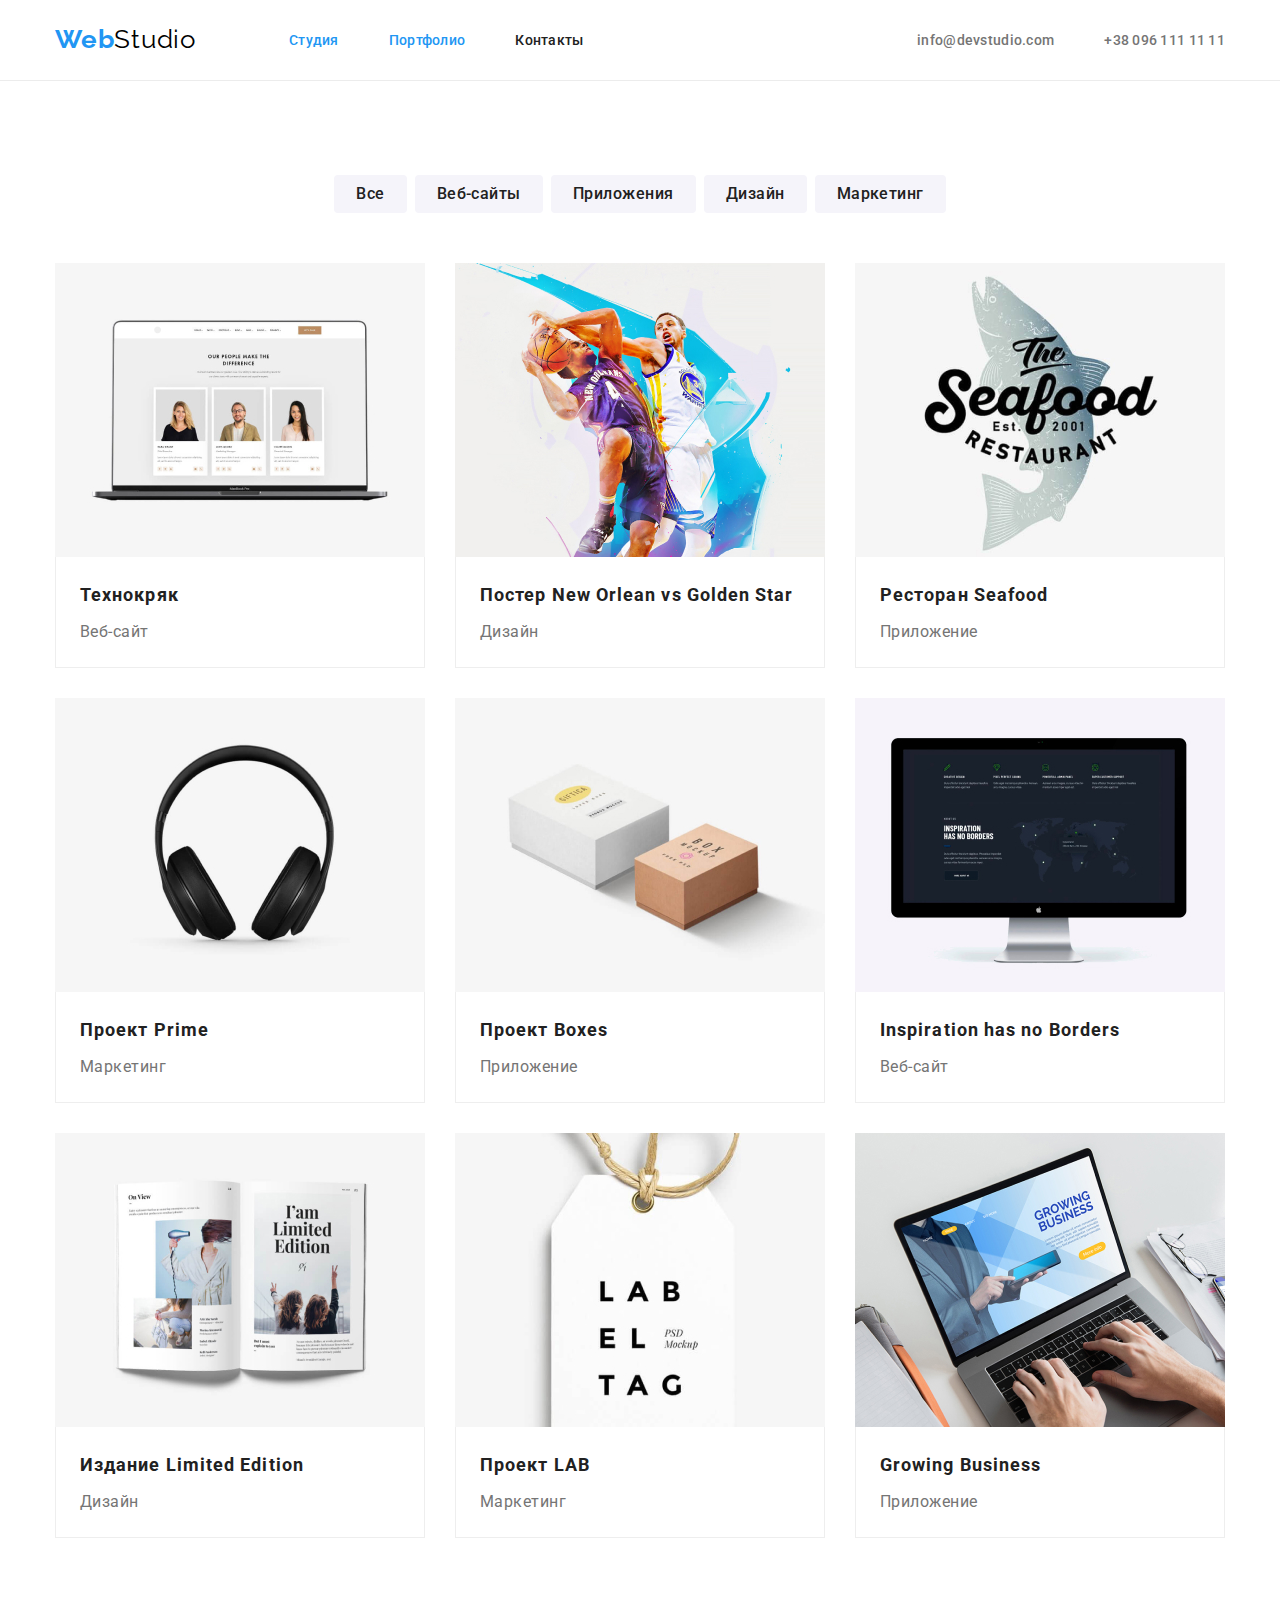
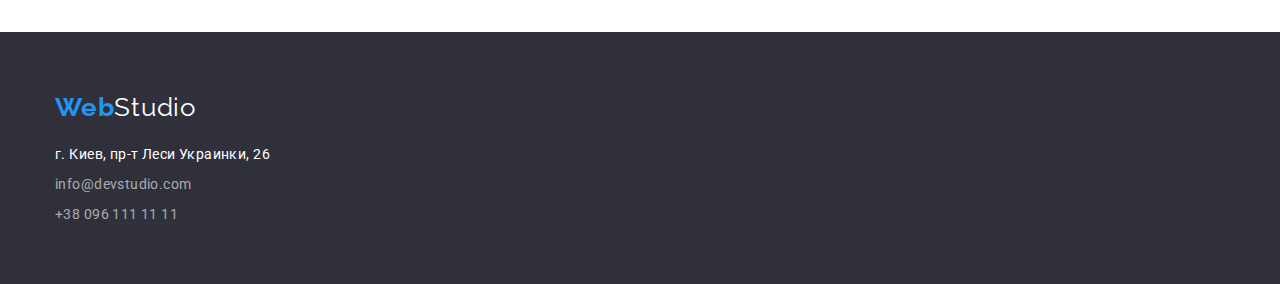
==== portfolio.html @ e50560ff "hw-3" ====
<!DOCTYPE html>
<html lang="ru">

<head>
  <meta charset="UTF-8">
  <meta name="viewport" content="width=device-width, initial-scale=1.0">
  <title>Портфолио</title>
  <link rel="preconnect" href="https://fonts.gstatic.com">
  <link href="https://fonts.googleapis.com/css2?family=Oleo+Script&family=Raleway:wght@700&family=Roboto:wght@400;500;700;900&display=swap"
    rel="stylesheet">
  <link rel="stylesheet" href="./css/modern-normalize.css">
  <link rel="stylesheet" href="./css/styles.css">
</head>

<body>
  <!-- хедер -->
  <header>
    <div class="container header-div">
      <nav class="navigation">
        <a class="nav-logo" href="./index.html">
          <p class="logo">Web<span>Studio</span></p>
        </a>
        <ul class="nav-list">
          <li class="item"><a class="nav-link" href="./index.html">Студия</a></li>
          <li class="item"><a class="nav-link current" href="./portfolio.html">Портфолио</a></li>
          <li class="item"><a class="nav-link" href="">Контакты</a></li>
        </ul>
      </nav>
      <address>
        <ul class="nav-contacts list">
          <li class="item"><a class="nav-contact" href="mailto:info@devstudio.com">info@devstudio.com</a></li>
          <li class="item"><a class="nav-contact" href="tel:+380961111111">+38 096 111 11 11</a></li>
        </ul>
      </address>
    </div>
  </header>
  <!-- майн -->
  <main>

    <!-- Portfolio section -->
    <section class="projects">
      <div class="container full-container">
        <!-- Скрытый заголовок -->
        <h1 class="visually-hidden">Наши проекты</h1>     
        <ul class="sorter-list">
          <li><button class="sorter-button" type="button">Все</button></li>
          <li><button class="sorter-button" type="button">Веб-сайты</button></li>
          <li><button class="sorter-button" type="button">Приложения</button></li>
          <li><button class="sorter-button" type="button">Дизайн</button></li>
          <li><button class="sorter-button" type="button">Маркетинг</button></li>
        </ul>
        <ul class="items-list">
          <li>
            <a class="items-link" href="#">
              <img src="./images/Portfolio/img.jpg" alt="Скриншот сайта" width="370">
              <div class="items-content">
                <h2>Технокряк</h2>
                <p>Веб-сайт</p>
              </div>
            </a>
          </li>
          <li>
            <a class="items-link" href="#">
              <img src="./images/Portfolio/img-1.jpg" alt="Два игрока в баскетбол" width="370">
              <div class="items-content">
                <h2>Постер New Orlean vs Golden Star</h2>
                <p>Дизайн</p>   
              </div>           
            </a>
          </li>
          <li>
            <a class="items-link" href="#">
              <img src="./images/Portfolio/img-2.jpg" alt="Логотип ресторана" width="370">
              <div class="items-content">
                <h2>Ресторан Seafood</h2>
                <p>Приложение</p>
              </div>
            </a>
          </li>
          <li>
            <a class="items-link" href="#">
              <img src="./images/Portfolio/img-3.jpg" alt="Наушники" width="370">
              <div class="items-content">
                <h2>Проект Prime</h2>
                <p>Маркетинг</p>
              </div>              
            </a>
          </li>
          <li>
            <a class="items-link" href="#">
              <img src="./images/Portfolio/img-4.jpg" alt="Белая и коричневая упаковки" width="370">
              <div class="items-content">
                <h2>Проект Boxes</h2>
                <p>Приложение</p>
              </div>
            </a>
          </li>
          <li>
            <a class="items-link" href="#">
              <img src="./images/Portfolio/img-5.jpg" alt="Монитор с открытым сайтом" width="370">
              <div class="items-content">
                <h2>Inspiration has no Borders</h2>
                <p>Веб-сайт</p>
              </div>             
            </a>
          </li>
          <li>
            <a class="items-link" href="#">
              <img src="./images/Portfolio/img-6.jpg" alt="Открытая книжка" width="370">
              <div class="items-content">
                <h2>Издание Limited Edition</h2>
                <p>Дизайн</p>
   
              </div>           
            </a>
          </li>
          <li>
            <a class="items-link" href="#">
              <img src="./images/Portfolio/img-7.jpg" alt="Бирка LAB EL TAG" width="370">
              <div class="items-content">
                <h2>Проект LAB</h2>
                <p>Маркетинг</p>
              </div>              
            </a>
          </li>
          <li>
            <a class="items-link" href="#">
              <img src="./images/Portfolio/img-8.jpg" alt="Работа за ноутбуком в приложении Growing Business" width="370">
              <div class="items-content">
                <h2>Growing Business</h2>
                <p>Приложение</p>
              </div>
            </a>
          </li>
        </ul>
      </div>
    </section>

  </main>
  <!-- футер -->
  <footer class="footer-section">
    <div class="container footer-container">
      <a class="footer-logo" href="./index.html">
        <p class="logo">Web<span>Studio</span></p>
      </a>
      <address>
        <p class="footer-address">г. Киев, пр-т Леси Украинки, 26</p>
        <ul class="footer-contacts">
          <li class="item"><a class="footer-contact" href="mailto:info@devstudio.com">info@devstudio.com</a></li>
          <li class="item"><a class="footer-contact" href="tel:+380961111111">+38 096 111 11 11</a></li>
        </ul>
      </address>
    </div>
  </footer>
</body>

</html>
---- css/styles.css ----
:root {
  --primary-bg-color: #ffffff;
  --secondary-bg-color: #2f303a;
  --tertiary-bg-color: #f5f4fa;
  --primary-text-color: #757575;
  --title-text-color: #212121;
  --accent-color: #2196f3;
  --footer-contacts-color: rgba(255, 255, 255, 0.6);
  --border-color: #ececec;
}

body {
  font-family: "Roboto", sans-serif;
  background-color: var(--primary-bg-color);
  color: var(--primary-text-color);
}

h2,
h3 {
  color: var(--title-text-color);
  font-style: normal;
}
a {
  text-decoration: none;
}

ul {
  list-style: none;
}

.container {
  width: 1200px;
  padding-left: 15px;
  padding-right: 15px;
  margin-left: auto;
  margin-right: auto;
}

.full-container {
  padding-top: 94px;
  padding-bottom: 94px;
}

.bottom-container {
  padding-bottom: 94px;
}

.footer-container {
  padding-top: 60px;
  padding-bottom: 60px;
}

/* Header */

.header-div {
  display: flex;
  align-items: center;
  justify-content: space-between;
}

.navigation {
  display: flex;
  align-items: center;
}
.nav-logo {
  display: block;
  margin-right: 93px;
  padding-top: 24px;
  padding-bottom: 25px;
}

.logo {
  color: #2196f3;
  font-family: "Raleway";
  font-weight: 700;
  font-size: 26px;
  line-height: 1.193;
  letter-spacing: 0.03em;
}
nav .logo span {
  /* font-family: Oleo Script; */
  color: #000000;
  font-weight: 400;
  /* line-height: 1.38; */
}

.nav-list {
  display: flex;
}

.nav-list > .item:not(:last-child) {
  margin-right: 50px;
}

.nav-link {
  display: block;
  padding-top: 32px;
  padding-bottom: 32px;
  color: var(--title-text-color);
  font-style: normal;
  font-weight: 500;
  font-size: 14px;
  line-height: 1.143;
  letter-spacing: 0.02em;
}

.nav-contacts {
  display: flex;
}

.nav-contacts > .item:not(:last-child) {
  margin-right: 50px;
}

.nav-contact {
  display: block;
  padding-top: 32px;
  padding-bottom: 32px;
  color: var(--primary-text-color);
  font-style: normal;
  font-weight: 500;
  font-size: 14px;
  line-height: 1.143;
  letter-spacing: 0.02em;
}

.nav-link:hover,
.nav-link:focus,
.nav-contact:hover,
.nav-contact:focus,
.nav-link:link,
.nav-link.current {
  color: var(--accent-color);
}

/* Studio main */
.hero {
  height: 600px;
  background-color: var(--secondary-bg-color);
  color: #ffffff;
  font-style: normal;
  text-align: center;
  letter-spacing: 0.06em;
}

.hero-title {
  padding-top: 200px;
  margin-bottom: 30px;
  font-weight: 900;
  font-size: 44px;
  line-height: 1.36;
  text-transform: uppercase;
}

.hero-buttom {
  display: inline-block;
  padding: 10px 32px;
  box-shadow: 0px 4px 4px rgba(0, 0, 0, 0.15);
  border-radius: 4px;
  background-color: var(--accent-color);
  color: #ffffff;
  font-weight: 700;
  font-size: 16px;
  line-height: 1.875;
  text-align: center;
}

/* Section-2 */

.advantages-list {
  display: flex;
}

.advantages-list > .item {
  width: calc((100%-60px) / 4);
}

.advantages-list li:not(:last-child) {
  margin-right: 30px;
}

.advantages h3 {
  margin-bottom: 10px;
  font-weight: 700;
  font-size: 14px;
  line-height: 1.143;
  letter-spacing: 0.03em;
  text-transform: uppercase;
}

.advantages p {
  height: 75px;
  font-weight: 400;
  font-size: 14px;
  line-height: 1.714;
  letter-spacing: 0.03em;
}

/* Section-3 */
.illustrations-title {
  margin-bottom: 50px;
  font-weight: 700;
  font-size: 36px;
  line-height: 1.17;
  text-align: center;
  letter-spacing: 0.03em;
}

.illustrations-list {
  display: flex;
}

.illustrations-list > .item + .item {
  margin-left: 30px;
}

/* Section-4 */
.team {
  background-color: var(--tertiary-bg-color);
}

.team-list {
  display: flex;
}

.team-list > .item {
  width: calc((100%-90px) / 4);
  background-color: var(--primary-bg-color);
  box-shadow: 0px 1px 3px rgba(0, 0, 0, 0.12), 0px 1px 1px rgba(0, 0, 0, 0.14),
    0px 2px 1px rgba(0, 0, 0, 0.2);
  border-radius: 0px 0px 4px 4px;
}

.team-list > .item:not(:last-child) {
  margin-right: 30px;
}

.team-title {
  margin-bottom: 50px;
  font-weight: 700;
  font-size: 36px;
  line-height: 1.17;
  text-align: center;
  letter-spacing: 0.03em;
}

.teammate {
  padding-top: 30px;
  margin-bottom: 10px;
  font-weight: 500;
  font-size: 16px;
  line-height: 1.1875;
  text-align: center;
  letter-spacing: 0.03em;
}

.teammate-profession {
  padding-bottom: 30px;
  font-weight: 400;
  font-size: 16px;
  line-height: 1.1875;
  text-align: center;
  letter-spacing: 0.03em;
}

/* Footer */

.footer-section {
  background: var(--secondary-bg-color);
  color: #ffffff;
}

.footer-logo {
  display: block;
  margin-bottom: 20px;
}

.footer-logo span {
  color: #ffffff;
  /* font-family: Oleo Script; */
  font-weight: 400;
  /* line-height: 1.38; */
}

.footer-address {
  height: 21px;
  margin-bottom: 9px;
  font-family: Roboto;
  font-style: normal;
  font-weight: 400;
  font-size: 14px;
  line-height: 1.714;
  letter-spacing: 0.03em;
}

.footer-contacts > .item:not(:last-child) {
  margin-bottom: 9px;
}

.footer-contacts > .item {
}

.footer-contact {
  display: block;
  height: 21px;
  font-style: normal;
  font-weight: 400;
  font-size: 14px;
  line-height: 1.71;
  letter-spacing: 0.03em;
  color: var(--footer-contacts-color);
}

/* Portfolio.html */
.projects {
  border-top: 1px solid var(--border-color);
}

.sorter-list {
  display: flex;
  justify-content: center;
  margin-bottom: 50px;
}

.sorter-list li:not(:last-child) {
  margin-right: 8px;
}

.sorter-button {
  padding: 6px 22px;
  background-color: var(--tertiary-bg-color);
  color: var(--title-text-color);
  font-family: Roboto;
  font-style: normal;
  font-weight: 500;
  font-size: 16px;
  line-height: 1.625;
  text-align: center;
  letter-spacing: 0.03em;
  border: 0;
  border-radius: 4px;
}

.sorter-button:hover,
.sorter-button:focus {
  background-color: var(--accent-color);
  color: #ffffff;
}

.items-list {
  display: flex;
  flex-wrap: wrap;
}

.items-link {
  /* display: block; */
  width: calc((100%-60px) / 3);
}
.items-list li {
  margin-right: 30px;
  margin-bottom: 30px;
}

.items-list li:nth-child(3n) {
  margin-right: 0px;
}

.items-list li:nth-last-child(-n + 3) {
  margin-bottom: 0px;
}

.items-content {
  padding: 20px 24px;
  background: var(--primary-bg-color);
  border: 1px solid #eeeeee;
  border-top: none;
}

.items-list h2 {
  margin-bottom: 4px;
  font-weight: 700;
  font-size: 18px;
  line-height: 2;
  letter-spacing: 0.06em;
}

.items-list p {
  font-weight: normal;
  font-size: 16px;
  line-height: 1.87;
  letter-spacing: 0.03em;
  color: var(--primary-text-color);
}
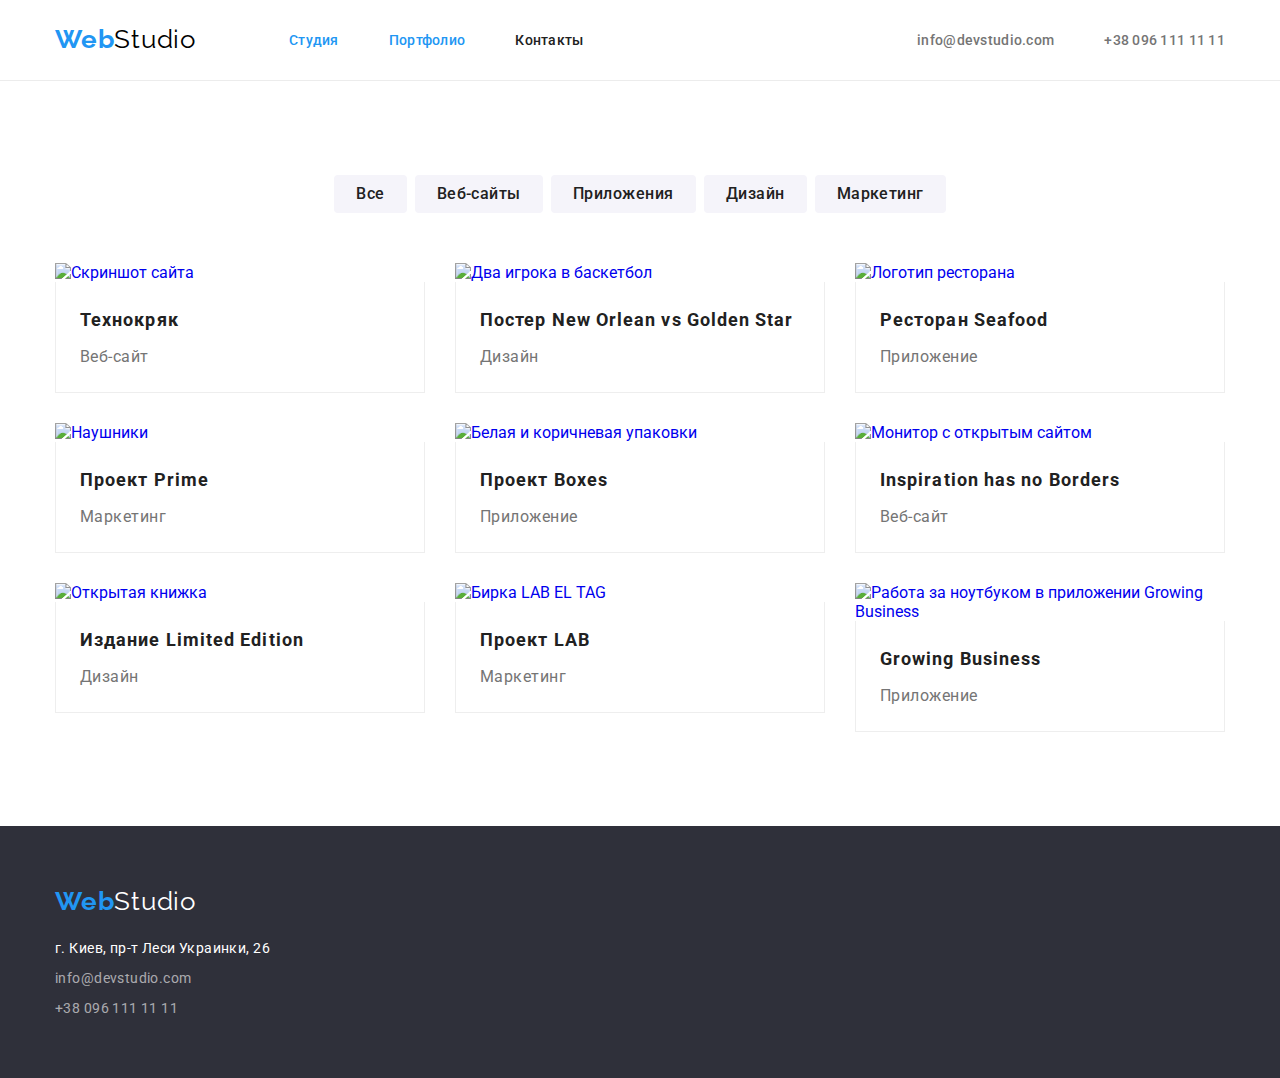
==== commit cc5b6b3e: "ch" ====
--- a/portfolio.html
+++ b/portfolio.html
@@ -52,7 +52,7 @@
         <ul class="items-list">
           <li>
             <a class="items-link" href="#">
-              <img src="./images/Portfolio/img.jpg" alt="Скриншот сайта" width="370">
+              <img src="./images/portfolio/img.jpg" alt="Скриншот сайта" width="370">
               <div class="items-content">
                 <h2>Технокряк</h2>
                 <p>Веб-сайт</p>
@@ -61,7 +61,7 @@
           </li>
           <li>
             <a class="items-link" href="#">
-              <img src="./images/Portfolio/img-1.jpg" alt="Два игрока в баскетбол" width="370">
+              <img src="./images/portfolio/img-1.jpg" alt="Два игрока в баскетбол" width="370">
               <div class="items-content">
                 <h2>Постер New Orlean vs Golden Star</h2>
                 <p>Дизайн</p>   
@@ -70,7 +70,7 @@
           </li>
           <li>
             <a class="items-link" href="#">
-              <img src="./images/Portfolio/img-2.jpg" alt="Логотип ресторана" width="370">
+              <img src="./images/portfolio/img-2.jpg" alt="Логотип ресторана" width="370">
               <div class="items-content">
                 <h2>Ресторан Seafood</h2>
                 <p>Приложение</p>
@@ -79,7 +79,7 @@
           </li>
           <li>
             <a class="items-link" href="#">
-              <img src="./images/Portfolio/img-3.jpg" alt="Наушники" width="370">
+              <img src="./images/portfolio/img-3.jpg" alt="Наушники" width="370">
               <div class="items-content">
                 <h2>Проект Prime</h2>
                 <p>Маркетинг</p>
@@ -88,7 +88,7 @@
           </li>
           <li>
             <a class="items-link" href="#">
-              <img src="./images/Portfolio/img-4.jpg" alt="Белая и коричневая упаковки" width="370">
+              <img src="./images/portfolio/img-4.jpg" alt="Белая и коричневая упаковки" width="370">
               <div class="items-content">
                 <h2>Проект Boxes</h2>
                 <p>Приложение</p>
@@ -97,7 +97,7 @@
           </li>
           <li>
             <a class="items-link" href="#">
-              <img src="./images/Portfolio/img-5.jpg" alt="Монитор с открытым сайтом" width="370">
+              <img src="./images/portfolio/img-5.jpg" alt="Монитор с открытым сайтом" width="370">
               <div class="items-content">
                 <h2>Inspiration has no Borders</h2>
                 <p>Веб-сайт</p>
@@ -106,7 +106,7 @@
           </li>
           <li>
             <a class="items-link" href="#">
-              <img src="./images/Portfolio/img-6.jpg" alt="Открытая книжка" width="370">
+              <img src="./images/portfolio/img-6.jpg" alt="Открытая книжка" width="370">
               <div class="items-content">
                 <h2>Издание Limited Edition</h2>
                 <p>Дизайн</p>
@@ -116,7 +116,7 @@
           </li>
           <li>
             <a class="items-link" href="#">
-              <img src="./images/Portfolio/img-7.jpg" alt="Бирка LAB EL TAG" width="370">
+              <img src="./images/portfolio/img-7.jpg" alt="Бирка LAB EL TAG" width="370">
               <div class="items-content">
                 <h2>Проект LAB</h2>
                 <p>Маркетинг</p>
@@ -125,7 +125,7 @@
           </li>
           <li>
             <a class="items-link" href="#">
-              <img src="./images/Portfolio/img-8.jpg" alt="Работа за ноутбуком в приложении Growing Business" width="370">
+              <img src="./images/portfolio/img-8.jpg" alt="Работа за ноутбуком в приложении Growing Business" width="370">
               <div class="items-content">
                 <h2>Growing Business</h2>
                 <p>Приложение</p>
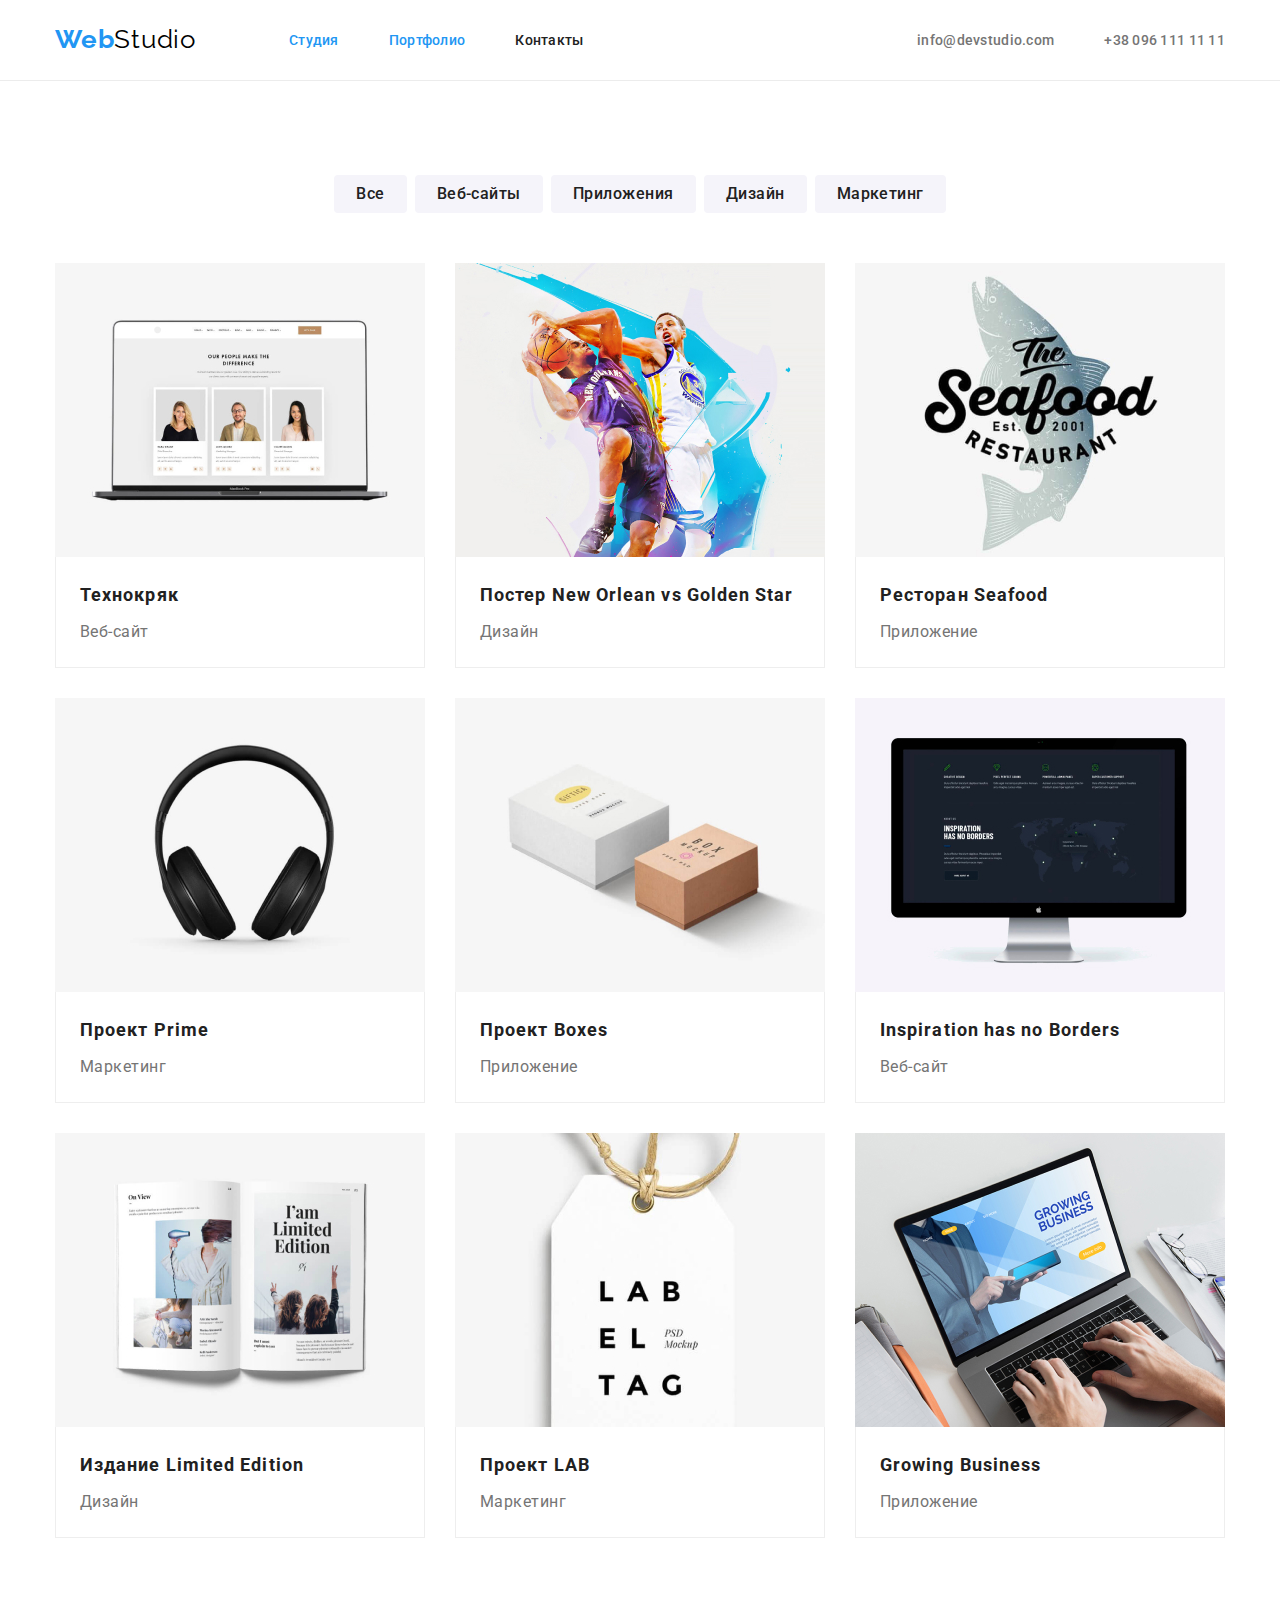
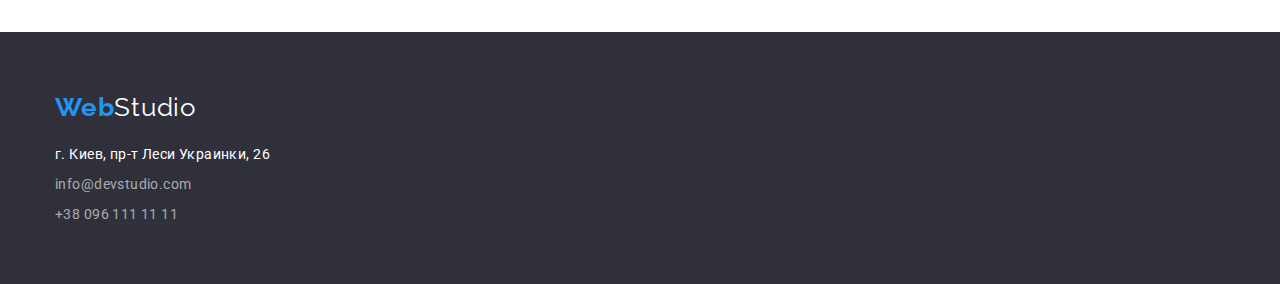
==== commit 8240c459: "ch" ====
--- a/portfolio.html
+++ b/portfolio.html
@@ -52,7 +52,7 @@
         <ul class="items-list">
           <li>
             <a class="items-link" href="#">
-              <img src="./images/portfolio/img.jpg" alt="Скриншот сайта" width="370">
+              <img src="./images/Portfolio/img.jpg" alt="Скриншот сайта" width="370">
               <div class="items-content">
                 <h2>Технокряк</h2>
                 <p>Веб-сайт</p>
@@ -61,7 +61,7 @@
           </li>
           <li>
             <a class="items-link" href="#">
-              <img src="./images/portfolio/img-1.jpg" alt="Два игрока в баскетбол" width="370">
+              <img src="./images/Portfolio/img-1.jpg" alt="Два игрока в баскетбол" width="370">
               <div class="items-content">
                 <h2>Постер New Orlean vs Golden Star</h2>
                 <p>Дизайн</p>   
@@ -70,7 +70,7 @@
           </li>
           <li>
             <a class="items-link" href="#">
-              <img src="./images/portfolio/img-2.jpg" alt="Логотип ресторана" width="370">
+              <img src="./images/Portfolio/img-2.jpg" alt="Логотип ресторана" width="370">
               <div class="items-content">
                 <h2>Ресторан Seafood</h2>
                 <p>Приложение</p>
@@ -79,7 +79,7 @@
           </li>
           <li>
             <a class="items-link" href="#">
-              <img src="./images/portfolio/img-3.jpg" alt="Наушники" width="370">
+              <img src="./images/Portfolio/img-3.jpg" alt="Наушники" width="370">
               <div class="items-content">
                 <h2>Проект Prime</h2>
                 <p>Маркетинг</p>
@@ -88,7 +88,7 @@
           </li>
           <li>
             <a class="items-link" href="#">
-              <img src="./images/portfolio/img-4.jpg" alt="Белая и коричневая упаковки" width="370">
+              <img src="./images/Portfolio/img-4.jpg" alt="Белая и коричневая упаковки" width="370">
               <div class="items-content">
                 <h2>Проект Boxes</h2>
                 <p>Приложение</p>
@@ -97,7 +97,7 @@
           </li>
           <li>
             <a class="items-link" href="#">
-              <img src="./images/portfolio/img-5.jpg" alt="Монитор с открытым сайтом" width="370">
+              <img src="./images/Portfolio/img-5.jpg" alt="Монитор с открытым сайтом" width="370">
               <div class="items-content">
                 <h2>Inspiration has no Borders</h2>
                 <p>Веб-сайт</p>
@@ -106,7 +106,7 @@
           </li>
           <li>
             <a class="items-link" href="#">
-              <img src="./images/portfolio/img-6.jpg" alt="Открытая книжка" width="370">
+              <img src="./images/Portfolio/img-6.jpg" alt="Открытая книжка" width="370">
               <div class="items-content">
                 <h2>Издание Limited Edition</h2>
                 <p>Дизайн</p>
@@ -116,7 +116,7 @@
           </li>
           <li>
             <a class="items-link" href="#">
-              <img src="./images/portfolio/img-7.jpg" alt="Бирка LAB EL TAG" width="370">
+              <img src="./images/Portfolio/img-7.jpg" alt="Бирка LAB EL TAG" width="370">
               <div class="items-content">
                 <h2>Проект LAB</h2>
                 <p>Маркетинг</p>
@@ -125,7 +125,7 @@
           </li>
           <li>
             <a class="items-link" href="#">
-              <img src="./images/portfolio/img-8.jpg" alt="Работа за ноутбуком в приложении Growing Business" width="370">
+              <img src="./images/Portfolio/img-8.jpg" alt="Работа за ноутбуком в приложении Growing Business" width="370">
               <div class="items-content">
                 <h2>Growing Business</h2>
                 <p>Приложение</p>
--- a/css/styles.css
+++ b/css/styles.css
@@ -135,7 +135,6 @@
 
 /* Studio main */
 .hero {
-  height: 600px;
   background-color: var(--secondary-bg-color);
   color: #ffffff;
   font-style: normal;
@@ -143,12 +142,16 @@
   letter-spacing: 0.06em;
 }
 
+.hero-section {
+  padding-top: 200px;
+  padding-bottom: 200px;
+}
+
 .hero-title {
-  padding-top: 200px;
   margin-bottom: 30px;
   font-weight: 900;
   font-size: 44px;
-  line-height: 1.36;
+  line-height: 1.364;
   text-transform: uppercase;
 }
 
